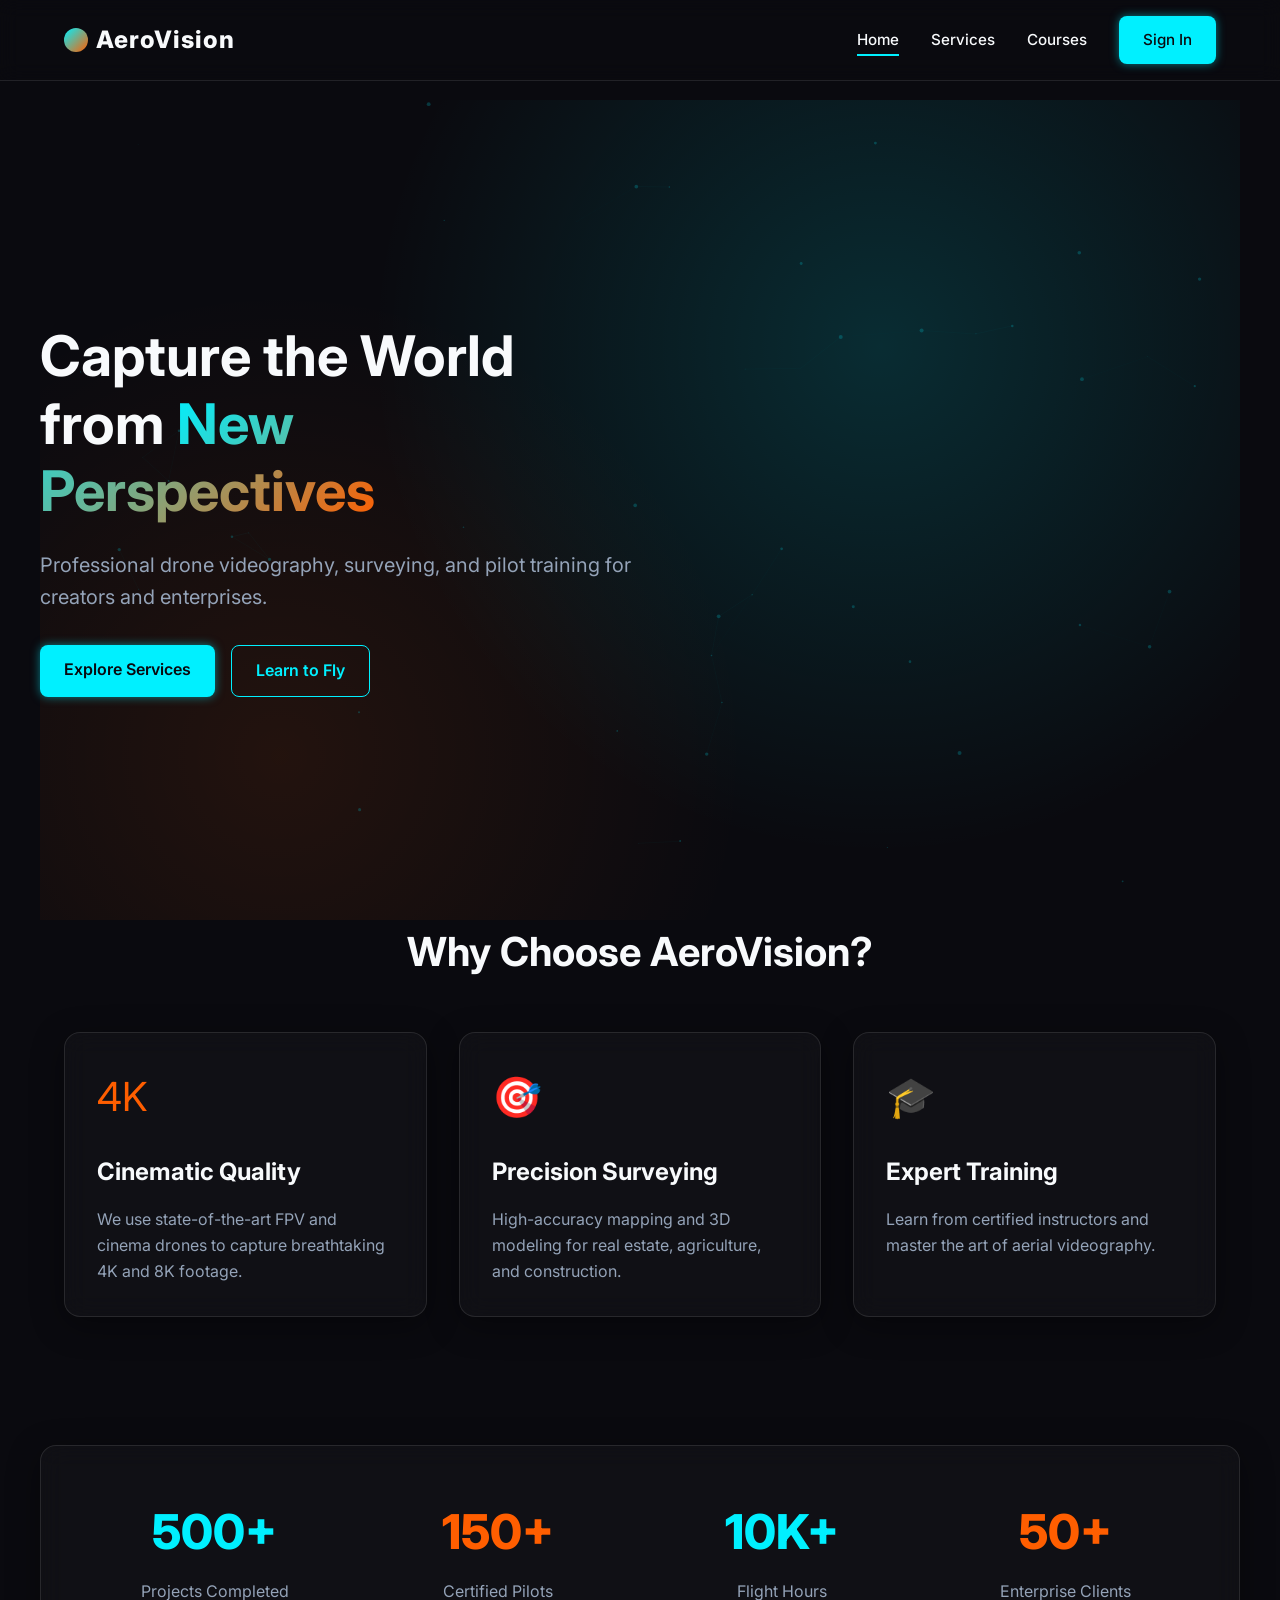
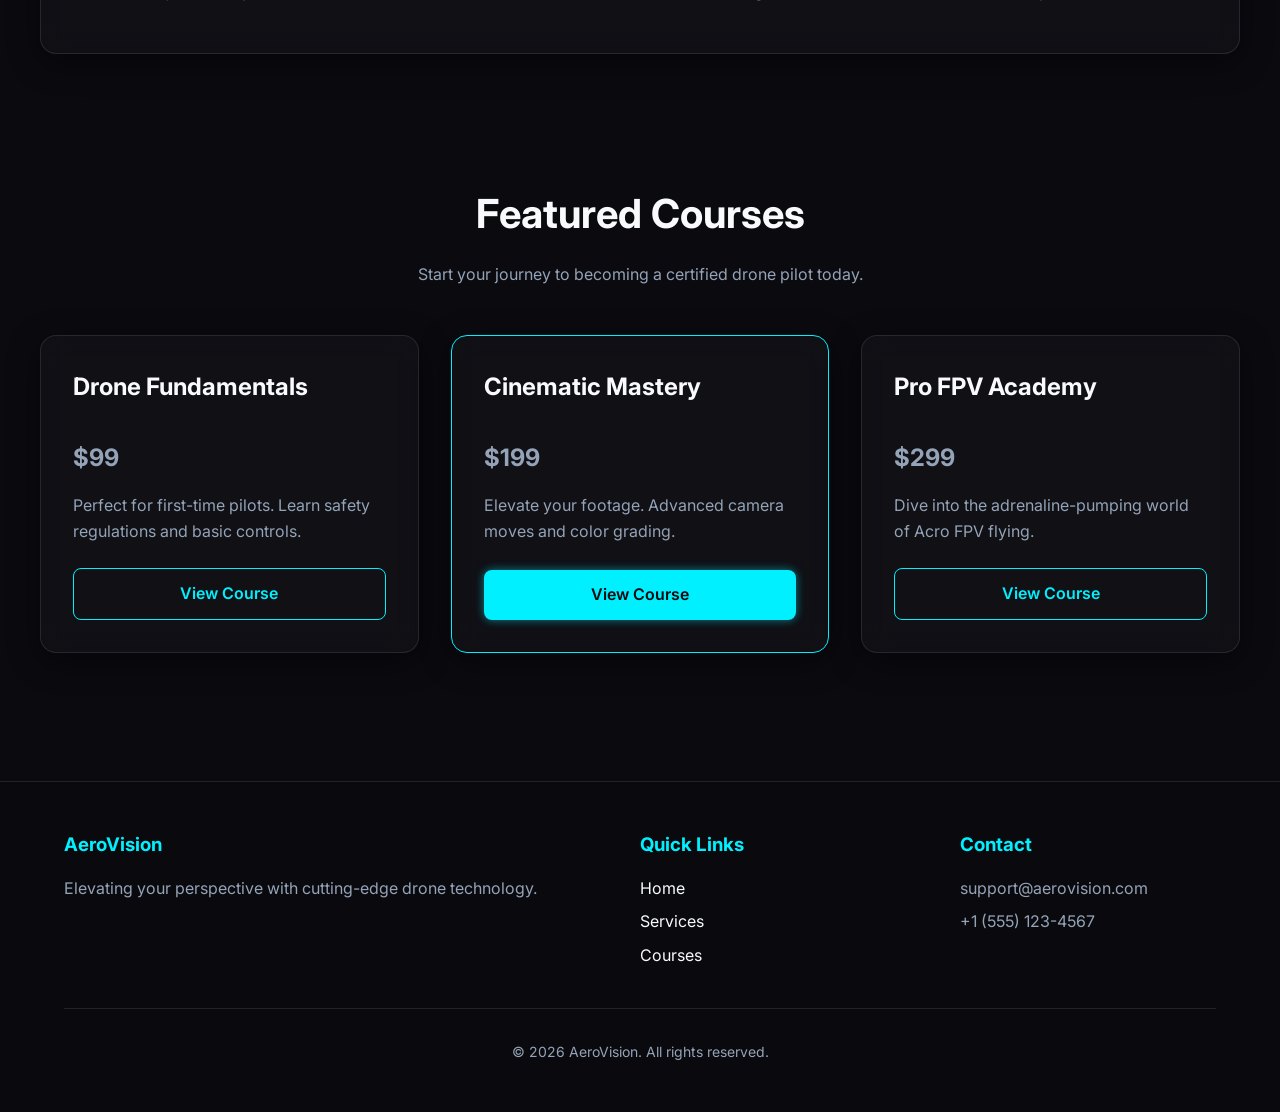
==== index.html @ 5cb68105 "Initial commit: Responsive DroneTV inspired website" ====
<!DOCTYPE html>
<html lang="en">
<head>
    <meta charset="UTF-8">
    <meta name="viewport" content="width=device-width, initial-scale=1.0">
    <title>AeroVision | Premium Aerial Videography</title>
    <link rel="stylesheet" href="styles.css">
    <link href="https://fonts.googleapis.com/css2?family=Inter:wght@400;500;600;700;800&display=swap" rel="stylesheet">
</head>
<body>
    <header>
        <div class="container navbar">
            <a href="index.html" class="logo">
                <span class="logo-icon"></span>
                AeroVision
            </a>
            <button class="mobile-menu-btn">
                <span></span>
                <span></span>
                <span></span>
            </button>
            <nav class="nav-links">
                <a href="index.html">Home</a>
                <a href="services.html">Services</a>
                <a href="courses.html">Courses</a>
                <a href="login.html" class="btn btn-primary">Sign In</a>
            </nav>
        </div>
    </header>

    <main>
        <section class="hero container reveal">
            <canvas id="hero-canvas"></canvas>
            <div class="hero-content">
                <h1>Capture the World from <span class="gradient-text">New Perspectives</span></h1>
                <p>Professional drone videography, surveying, and pilot training for creators and enterprises.</p>
                <div class="hero-btns">
                    <a href="services.html" class="btn btn-primary">Explore Services</a>
                    <a href="courses.html" class="btn btn-outline">Learn to Fly</a>
                </div>
            </div>
        </section>

        <section class="container reveal">
            <h2 class="section-title">Why Choose AeroVision?</h2>
            <div class="grid-3">
                <div class="card glass-panel reveal">
                    <div class="card-icon">4K</div>
                    <h3>Cinematic Quality</h3>
                    <p>We use state-of-the-art FPV and cinema drones to capture breathtaking 4K and 8K footage.</p>
                </div>
                <div class="card glass-panel reveal">
                    <div class="card-icon">🎯</div>
                    <h3>Precision Surveying</h3>
                    <p>High-accuracy mapping and 3D modeling for real estate, agriculture, and construction.</p>
                </div>
                <div class="card glass-panel reveal">
                    <div class="card-icon">🎓</div>
                    <h3>Expert Training</h3>
                    <p>Learn from certified instructors and master the art of aerial videography.</p>
                </div>
            </div>
        </section>

        <!-- New Statistics Section -->
        <section class="container reveal" style="padding: 4rem 0;">
            <div class="glass-panel" style="padding: 3rem; text-align: center; display: grid; grid-template-columns: repeat(auto-fit, minmax(200px, 1fr)); gap: 2rem;">
                <div class="reveal">
                    <div class="text-cyan" style="font-size: 3rem; font-weight: 800; margin-bottom: 0.5rem;">500+</div>
                    <p class="text-muted">Projects Completed</p>
                </div>
                <div class="reveal">
                    <div class="text-orange" style="font-size: 3rem; font-weight: 800; margin-bottom: 0.5rem;">150+</div>
                    <p class="text-muted">Certified Pilots</p>
                </div>
                <div>
                    <div class="text-cyan" style="font-size: 3rem; font-weight: 800; margin-bottom: 0.5rem;">10K+</div>
                    <p class="text-muted">Flight Hours</p>
                </div>
                <div class="reveal">
                    <div class="text-orange" style="font-size: 3rem; font-weight: 800; margin-bottom: 0.5rem;">50+</div>
                    <p class="text-muted">Enterprise Clients</p>
                </div>
            </div>
        </section>

        <!-- New Courses Preview Section -->
        <section class="container reveal" style="padding: 4rem 0;">
            <div style="text-align: center; margin-bottom: 3rem;">
                <h2 class="section-title" style="margin-bottom: 1rem;">Featured Courses</h2>
                <p class="text-muted">Start your journey to becoming a certified drone pilot today.</p>
            </div>
            <div class="grid-3">
                <div class="card glass-panel reveal" style="display: flex; flex-direction: column;">
                    <h3>Drone Fundamentals</h3>
                    <p class="text-cyan" style="font-size: 1.5rem; font-weight: 700; margin: 1rem 0;">$99</p>
                    <p style="margin-bottom: 1.5rem; flex: 1;">Perfect for first-time pilots. Learn safety regulations and basic controls.</p>
                    <a href="courses.html" class="btn btn-outline" style="text-align: center;">View Course</a>
                </div>
                <div class="card glass-panel reveal" style="display: flex; flex-direction: column; border-color: var(--primary-cyan);">
                    <h3>Cinematic Mastery</h3>
                    <p class="text-orange" style="font-size: 1.5rem; font-weight: 700; margin: 1rem 0;">$199</p>
                    <p style="margin-bottom: 1.5rem; flex: 1;">Elevate your footage. Advanced camera moves and color grading.</p>
                    <a href="courses.html" class="btn btn-primary" style="text-align: center;">View Course</a>
                </div>
                <div class="card glass-panel reveal" style="display: flex; flex-direction: column;">
                    <h3>Pro FPV Academy</h3>
                    <p class="text-cyan" style="font-size: 1.5rem; font-weight: 700; margin: 1rem 0;">$299</p>
                    <p style="margin-bottom: 1.5rem; flex: 1;">Dive into the adrenaline-pumping world of Acro FPV flying.</p>
                    <a href="courses.html" class="btn btn-outline" style="text-align: center;">View Course</a>
                </div>
            </div>
        </section>
    </main>

    <footer>
        <div class="container">
            <div class="footer-content">
                <div class="footer-section">
                    <h3>AeroVision</h3>
                    <p class="text-muted">Elevating your perspective with cutting-edge drone technology.</p>
                </div>
                <div class="footer-section">
                    <h3>Quick Links</h3>
                    <ul>
                        <li><a href="index.html">Home</a></li>
                        <li><a href="services.html">Services</a></li>
                        <li><a href="courses.html">Courses</a></li>
                    </ul>
                </div>
                <div class="footer-section">
                    <h3>Contact</h3>
                    <ul>
                        <li class="text-muted">support@aerovision.com</li>
                        <li class="text-muted">+1 (555) 123-4567</li>
                    </ul>
                </div>
            </div>
            <div class="footer-bottom">
                <p>&copy; 2026 AeroVision. All rights reserved.</p>
            </div>
        </div>
    </footer>

    <script src="app.js"></script>
</body>
</html>
---- styles.css ----
/* =========================================
   VARIABLES & DESIGN SYSTEM
   ========================================= */
:root {
    /* Color Palette */
    --bg-dark: #0a0a0f;
    --bg-card: rgba(20, 20, 25, 0.6);
    --primary-cyan: #00f0ff;
    --primary-orange: #ff5e00;
    --text-main: #f8fafc;
    --text-muted: #94a3b8;
    
    /* Gradients */
    --gradient-primary: linear-gradient(135deg, var(--primary-cyan), var(--primary-orange));
    
    /* Effects */
    --glass-border: 1px solid rgba(255, 255, 255, 0.1);
    --glass-shadow: 0 8px 32px 0 rgba(0, 0, 0, 0.37);
    --neon-shadow-cyan: 0 0 10px rgba(0, 240, 255, 0.5);
    
    /* Typography */
    --font-primary: 'Inter', system-ui, -apple-system, sans-serif;
    
    /* Transitions */
    --transition-fast: 0.2s ease;
    --transition-normal: 0.3s ease;
}

/* =========================================
   RESET & BASE STYLES
   ========================================= */
* {
    margin: 0;
    padding: 0;
    box-sizing: border-box;
}

body {
    font-family: var(--font-primary);
    background-color: var(--bg-dark);
    color: var(--text-main);
    line-height: 1.6;
    min-height: 100vh;
    display: flex;
    flex-direction: column;
    overflow-x: hidden;
}

a {
    text-decoration: none;
    color: inherit;
    transition: var(--transition-fast);
}

ul {
    list-style: none;
}

img {
    max-width: 100%;
    height: auto;
    display: block;
}

/* =========================================
   UTILITIES & PREMIUM EFFECTS
   ========================================= */
/* Custom Scrollbar */
::-webkit-scrollbar {
    width: 8px;
}

::-webkit-scrollbar-track {
    background: var(--bg-dark);
}

::-webkit-scrollbar-thumb {
    background: rgba(0, 240, 255, 0.3);
    border-radius: 10px;
}

::-webkit-scrollbar-thumb:hover {
    background: var(--primary-cyan);
}

/* Scroll Reveal Classes */
.reveal {
    opacity: 0;
    transform: translateY(30px);
    transition: all 0.8s cubic-bezier(0.5, 0, 0, 1);
}

.reveal.active {
    opacity: 1;
    transform: translateY(0);
}

/* Canvas Background for Hero */
#hero-canvas {
    position: absolute;
    top: 0;
    left: 0;
    width: 100%;
    height: 100%;
    z-index: -1;
    opacity: 0.4;
    pointer-events: none;
}

.container {
    width: 100%;
    max-width: 1200px;
    margin: 0 auto;
    padding: 0 1.5rem;
}

.text-cyan { color: var(--primary-cyan); }
.text-orange { color: var(--primary-orange); }
.text-muted { color: var(--text-muted); }

.gradient-text {
    background: var(--gradient-primary);
    -webkit-background-clip: text;
    -webkit-text-fill-color: transparent;
    background-clip: text;
}

.btn {
    display: inline-block;
    padding: 0.75rem 1.5rem;
    border-radius: 8px;
    font-weight: 600;
    cursor: pointer;
    transition: var(--transition-normal);
    border: none;
    outline: none;
}

.btn-primary {
    background: var(--primary-cyan);
    color: var(--bg-dark);
    box-shadow: var(--neon-shadow-cyan);
}

.btn-primary:hover {
    background: #00d4e0;
    box-shadow: 0 0 20px rgba(0, 240, 255, 0.8);
    transform: translateY(-2px);
}

.btn-outline {
    background: transparent;
    color: var(--primary-cyan);
    border: 1px solid var(--primary-cyan);
}

.btn-outline:hover {
    background: rgba(0, 240, 255, 0.1);
    box-shadow: var(--neon-shadow-cyan);
    transform: translateY(-2px);
}

.glass-panel {
    background: var(--bg-card);
    backdrop-filter: blur(12px);
    -webkit-backdrop-filter: blur(12px);
    border: var(--glass-border);
    border-radius: 16px;
    box-shadow: var(--glass-shadow);
}

/* =========================================
   LAYOUT COMPONENTS (Navbar & Footer)
   ========================================= */
header {
    position: fixed;
    top: 0;
    left: 0;
    width: 100%;
    z-index: 1000;
    background: rgba(10, 10, 15, 0.8);
    backdrop-filter: blur(10px);
    border-bottom: var(--glass-border);
}

.navbar {
    display: flex;
    justify-content: space-between;
    align-items: center;
    height: 80px;
}

.logo {
    font-size: 1.5rem;
    font-weight: 800;
    letter-spacing: 1px;
    display: flex;
    align-items: center;
    gap: 0.5rem;
}

.logo-icon {
    width: 24px;
    height: 24px;
    background: var(--gradient-primary);
    border-radius: 50%;
    display: inline-block;
}

.nav-links {
    display: flex;
    gap: 2rem;
    align-items: center;
}

.nav-links a {
    font-weight: 500;
    font-size: 0.95rem;
    position: relative;
}

.nav-links a::after {
    content: '';
    position: absolute;
    bottom: -4px;
    left: 0;
    width: 0;
    height: 2px;
    background: var(--primary-cyan);
    transition: var(--transition-normal);
}

.nav-links a:hover::after,
.nav-links a.active::after {
    width: 100%;
}

.mobile-menu-btn {
    display: none;
    flex-direction: column;
    gap: 5px;
    background: transparent;
    border: none;
    cursor: pointer;
    z-index: 1001;
}

.mobile-menu-btn span {
    width: 25px;
    height: 2px;
    background: var(--text-main);
    transition: var(--transition-fast);
}

footer {
    margin-top: auto;
    padding: 3rem 0;
    border-top: var(--glass-border);
    background: rgba(10, 10, 15, 0.9);
}

.footer-content {
    display: grid;
    grid-template-columns: 2fr 1fr 1fr;
    gap: 4rem;
    margin-bottom: 2rem;
}

.footer-section h3 {
    margin-bottom: 1rem;
    color: var(--primary-cyan);
}

.footer-section ul li {
    margin-bottom: 0.5rem;
}

.footer-section ul li a:hover {
    color: var(--primary-orange);
}

.footer-bottom {
    text-align: center;
    padding-top: 2rem;
    border-top: var(--glass-border);
    color: var(--text-muted);
    font-size: 0.875rem;
}

/* =========================================
   PAGE SPECIFIC STYLES
   ========================================= */
main {
    padding-top: 100px;
    flex: 1;
}

/* Hero Section (Home) */
.hero {
    min-height: calc(100vh - 80px);
    display: flex;
    align-items: center;
    position: relative;
    padding: 4rem 0;
}

.hero::before {
    content: '';
    position: absolute;
    top: 0;
    left: 0;
    width: 100%;
    height: 100%;
    background: radial-gradient(circle at 70% 30%, rgba(0, 240, 255, 0.15) 0%, rgba(10, 10, 15, 0) 50%),
                radial-gradient(circle at 20% 80%, rgba(255, 94, 0, 0.1) 0%, rgba(10, 10, 15, 0) 40%);
    z-index: -1;
}

.hero-content {
    max-width: 600px;
}

.hero h1 {
    font-size: 3.5rem;
    line-height: 1.2;
    margin-bottom: 1.5rem;
}

.hero p {
    font-size: 1.25rem;
    color: var(--text-muted);
    margin-bottom: 2rem;
}

.hero-btns {
    display: flex;
    gap: 1rem;
}

/* Features/Services Grid */
.section-title {
    text-align: center;
    font-size: 2.5rem;
    margin-bottom: 3rem;
}

.grid-3 {
    display: grid;
    grid-template-columns: repeat(auto-fit, minmax(300px, 1fr));
    gap: 2rem;
    margin-bottom: 4rem;
}

.card {
    padding: 2rem;
    transition: transform var(--transition-normal), box-shadow var(--transition-normal);
}

.card:hover {
    transform: translateY(-5px);
    box-shadow: 0 15px 30px rgba(0, 0, 0, 0.5), 0 0 15px rgba(0, 240, 255, 0.2);
    border-color: rgba(0, 240, 255, 0.3);
}

.card-icon {
    font-size: 2.5rem;
    margin-bottom: 1.5rem;
    color: var(--primary-orange);
}

.card h3 {
    font-size: 1.5rem;
    margin-bottom: 1rem;
}

.card p {
    color: var(--text-muted);
}

/* Auth Pages (Login) */
.auth-container {
    display: flex;
    justify-content: center;
    align-items: center;
    min-height: calc(100vh - 80px - 200px);
    padding: 2rem 0;
}

.auth-form {
    width: 100%;
    max-width: 400px;
    padding: 3rem 2rem;
}

.auth-form h2 {
    text-align: center;
    margin-bottom: 2rem;
    font-size: 2rem;
}

.form-group {
    margin-bottom: 1.5rem;
}

.form-group label {
    display: block;
    margin-bottom: 0.5rem;
    font-weight: 500;
    color: var(--text-muted);
}

.form-group input {
    width: 100%;
    padding: 0.75rem 1rem;
    background: rgba(255, 255, 255, 0.05);
    border: 1px solid rgba(255, 255, 255, 0.1);
    border-radius: 8px;
    color: var(--text-main);
    font-family: var(--font-primary);
    transition: var(--transition-fast);
}

.form-group input:focus {
    outline: none;
    border-color: var(--primary-cyan);
    box-shadow: 0 0 0 2px rgba(0, 240, 255, 0.2);
    background: rgba(255, 255, 255, 0.1);
}

.auth-form .btn {
    width: 100%;
    margin-top: 1rem;
}

.auth-links {
    margin-top: 1.5rem;
    text-align: center;
    font-size: 0.875rem;
}

.auth-links a {
    color: var(--primary-cyan);
}

/* Dashboard */
.dashboard-layout {
    display: grid;
    grid-template-columns: 250px 1fr;
    gap: 2rem;
    min-height: calc(100vh - 80px - 200px);
    margin-bottom: 4rem;
}

.sidebar {
    padding: 2rem;
    height: max-content;
}

.sidebar-nav {
    display: flex;
    flex-direction: column;
    gap: 0.5rem;
}

.sidebar-nav a {
    padding: 0.75rem 1rem;
    border-radius: 8px;
    display: flex;
    align-items: center;
    gap: 1rem;
    color: var(--text-muted);
}

.sidebar-nav a:hover,
.sidebar-nav a.active {
    background: rgba(0, 240, 255, 0.1);
    color: var(--primary-cyan);
}

.dashboard-header {
    display: flex;
    justify-content: space-between;
    align-items: center;
    margin-bottom: 2rem;
}

.stat-grid {
    display: grid;
    grid-template-columns: repeat(auto-fit, minmax(200px, 1fr));
    gap: 1.5rem;
    margin-bottom: 2rem;
}

.stat-card {
    padding: 1.5rem;
    text-align: center;
}

.stat-value {
    font-size: 2.5rem;
    font-weight: 700;
    color: var(--primary-cyan);
    margin: 0.5rem 0;
}

.dashboard-panel {
    padding: 2rem;
}

.panel-header {
    margin-bottom: 1.5rem;
    padding-bottom: 1rem;
    border-bottom: var(--glass-border);
}

/* =========================================
   JS INTERACTIVITY STYLES (RIPPLE)
   ========================================= */
.btn {
    position: relative;
    overflow: hidden;
}

.ripple {
    position: absolute;
    border-radius: 50%;
    transform: scale(0);
    animation: ripple-animation 0.6s linear;
    background-color: rgba(255, 255, 255, 0.4);
    width: 100px;
    height: 100px;
    margin-top: -50px;
    margin-left: -50px;
    pointer-events: none;
}

@keyframes ripple-animation {
    to {
        transform: scale(4);
        opacity: 0;
    }
}

/* =========================================
   MEDIA QUERIES
   ========================================= */
/* Tablet */
@media (max-width: 1024px) {
    .hero h1 {
        font-size: 3rem;
    }
    
    .container {
        padding: 0 2rem;
    }
}

/* Mobile */
@media (max-width: 768px) {
    .mobile-menu-btn {
        display: flex;
        gap: 6px;
    }
    
    .mobile-menu-btn span {
        width: 30px;
        height: 3px;
        border-radius: 2px;
    }

    .logo-icon {
        width: 20px;
        height: 20px;
    }

    .logo {
        gap: 0.75rem;
    }
    
    .nav-links {
        position: fixed;
        top: 80px;
        left: -100%;
        width: 100%;
        height: calc(100vh - 80px);
        background: rgba(10, 10, 15, 0.98);
        backdrop-filter: blur(15px);
        flex-direction: column;
        align-items: center;
        justify-content: center;
        gap: 2.5rem;
        transition: 0.4s ease-in-out;
        overflow-y: auto;
    }
    
    .nav-links.active {
        left: 0;
    }
    
    .nav-links a {
        font-size: 1.25rem;
    }
    
    .hero {
        padding: 2rem 0;
        text-align: center;
    }
    
    .hero h1 {
        font-size: 2.5rem;
    }
    
    .hero-btns {
        flex-direction: column;
        align-items: stretch;
    }
    
    .dashboard-layout {
        grid-template-columns: 1fr;
    }

    .dashboard-header {
        flex-direction: column;
        align-items: flex-start;
        gap: 1rem;
    }

    .footer-content {
        grid-template-columns: 1fr;
        gap: 2.5rem;
    }
}

/* Small Mobile */
@media (max-width: 480px) {
    .hero h1 {
        font-size: 2rem;
    }
    
    .section-title {
        font-size: 2rem;
    }
    
    .card {
        padding: 1.5rem;
    }
    
    .auth-form {
        padding: 2rem 1rem;
    }
    
    .logo {
        font-size: 1.25rem;
    }
}
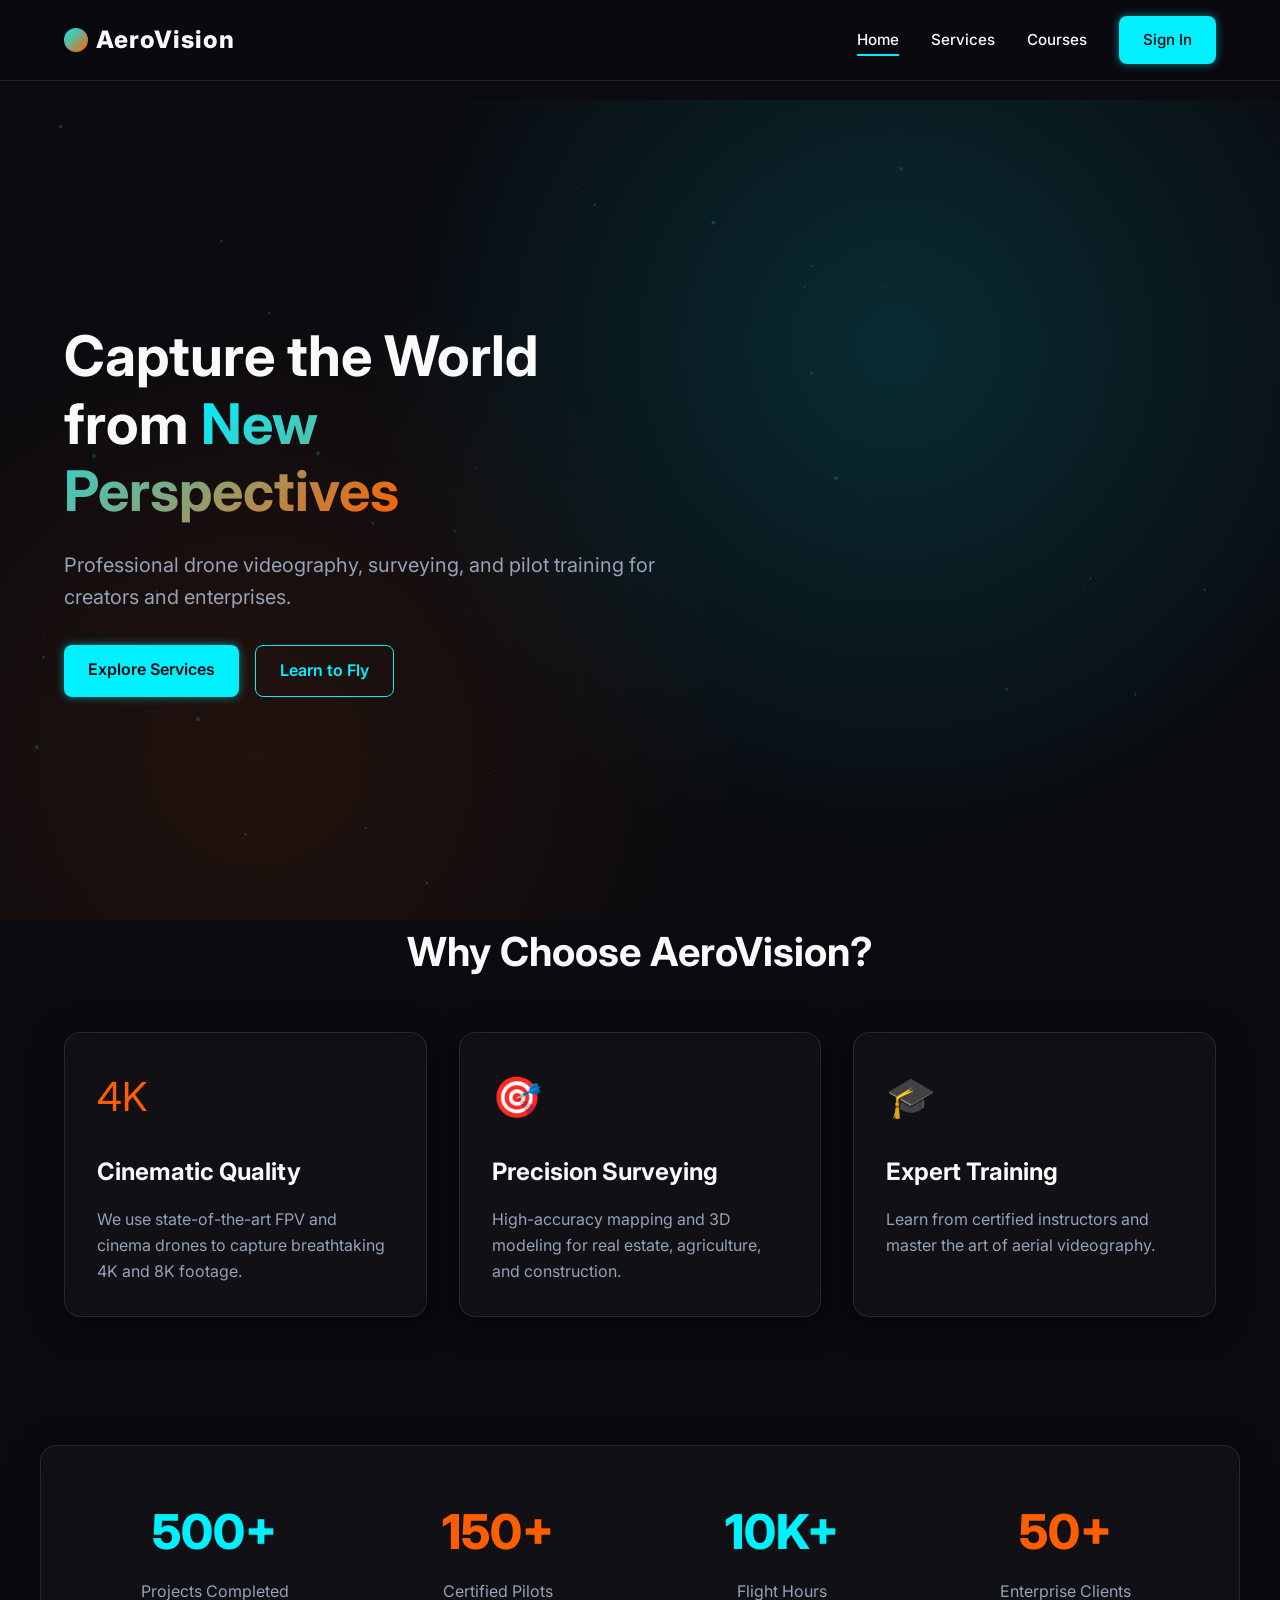
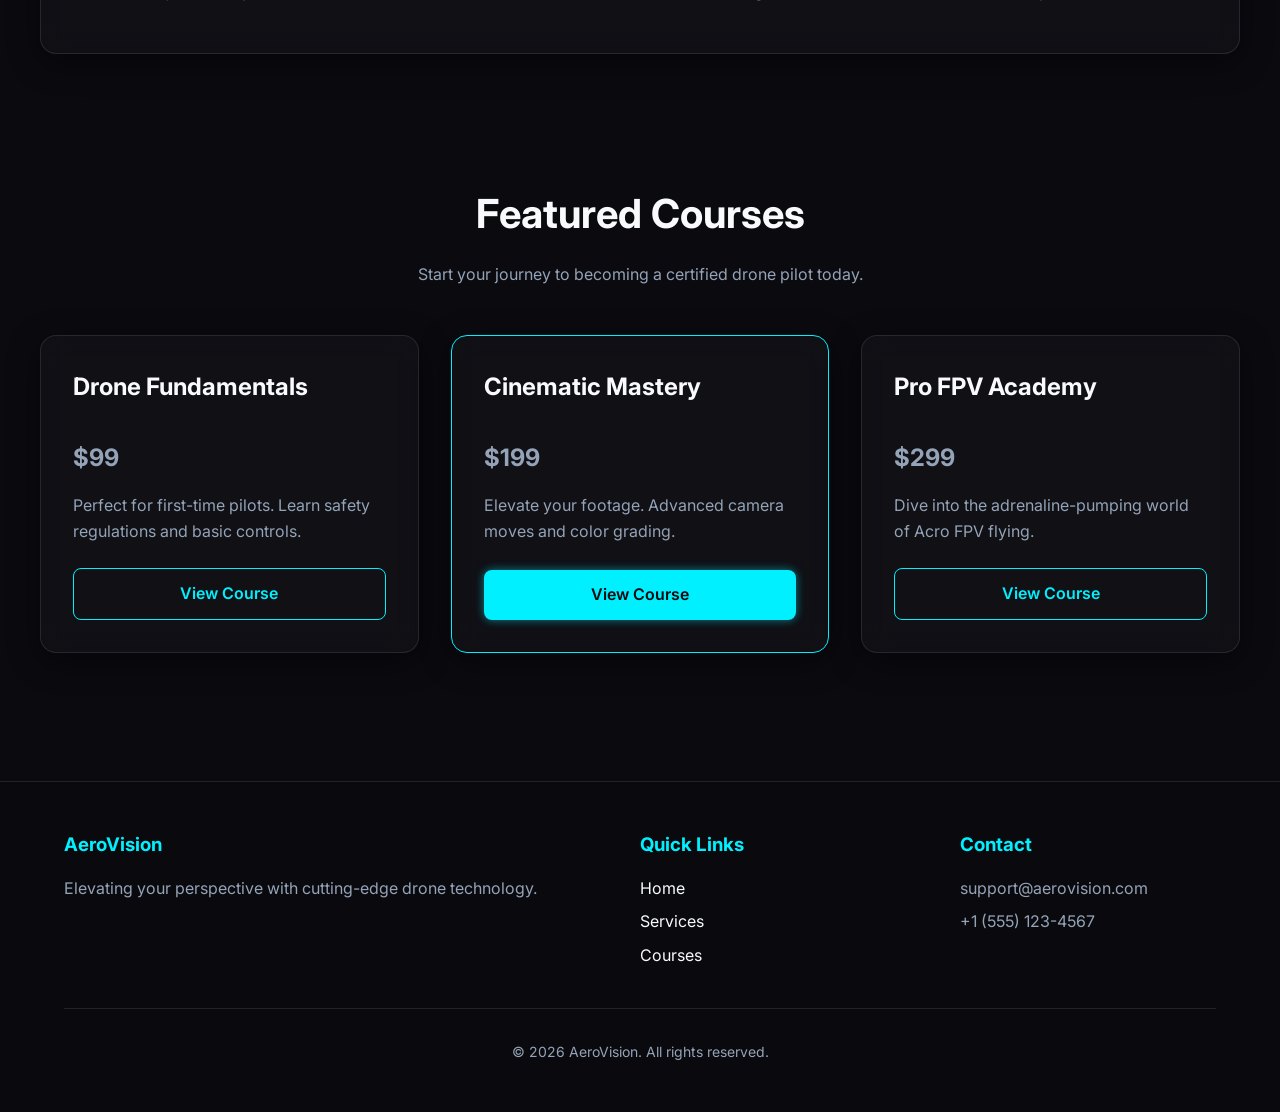
==== commit 01e8865e: "feat: Add password visibility toggle and fix dashboard layout" ====
--- a/index.html
+++ b/index.html
@@ -29,14 +29,16 @@
     </header>
 
     <main>
-        <section class="hero container reveal">
+        <section class="hero reveal">
             <canvas id="hero-canvas"></canvas>
-            <div class="hero-content">
-                <h1>Capture the World from <span class="gradient-text">New Perspectives</span></h1>
-                <p>Professional drone videography, surveying, and pilot training for creators and enterprises.</p>
-                <div class="hero-btns">
-                    <a href="services.html" class="btn btn-primary">Explore Services</a>
-                    <a href="courses.html" class="btn btn-outline">Learn to Fly</a>
+            <div class="container">
+                <div class="hero-content">
+                    <h1>Capture the World from <span class="gradient-text">New Perspectives</span></h1>
+                    <p>Professional drone videography, surveying, and pilot training for creators and enterprises.</p>
+                    <div class="hero-btns">
+                        <a href="services.html" class="btn btn-primary">Explore Services</a>
+                        <a href="courses.html" class="btn btn-outline">Learn to Fly</a>
+                    </div>
                 </div>
             </div>
         </section>
--- a/styles.css
+++ b/styles.css
@@ -178,9 +178,12 @@
     left: 0;
     width: 100%;
     z-index: 1000;
-    background: rgba(10, 10, 15, 0.8);
+    background: rgba(10, 10, 15, 0.95);
     backdrop-filter: blur(10px);
+    -webkit-backdrop-filter: blur(10px);
     border-bottom: var(--glass-border);
+    transform: translateZ(0);
+    -webkit-transform: translateZ(0);
 }
 
 .navbar {
@@ -425,6 +428,37 @@
     border-color: var(--primary-cyan);
     box-shadow: 0 0 0 2px rgba(0, 240, 255, 0.2);
     background: rgba(255, 255, 255, 0.1);
+}
+
+.password-wrapper {
+    position: relative;
+    width: 100%;
+}
+
+.password-wrapper input {
+    padding-right: 2.5rem;
+}
+
+.password-toggle {
+    position: absolute;
+    right: 0.75rem;
+    top: 50%;
+    transform: translateY(-50%);
+    background: none;
+    border: none;
+    color: var(--text-muted);
+    cursor: pointer;
+    display: flex;
+    align-items: center;
+    justify-content: center;
+    padding: 0;
+    transition: color var(--transition-fast);
+}
+
+.password-toggle:focus,
+.password-toggle:hover {
+    outline: none;
+    color: var(--primary-cyan);
 }
 
 .auth-form .btn {
